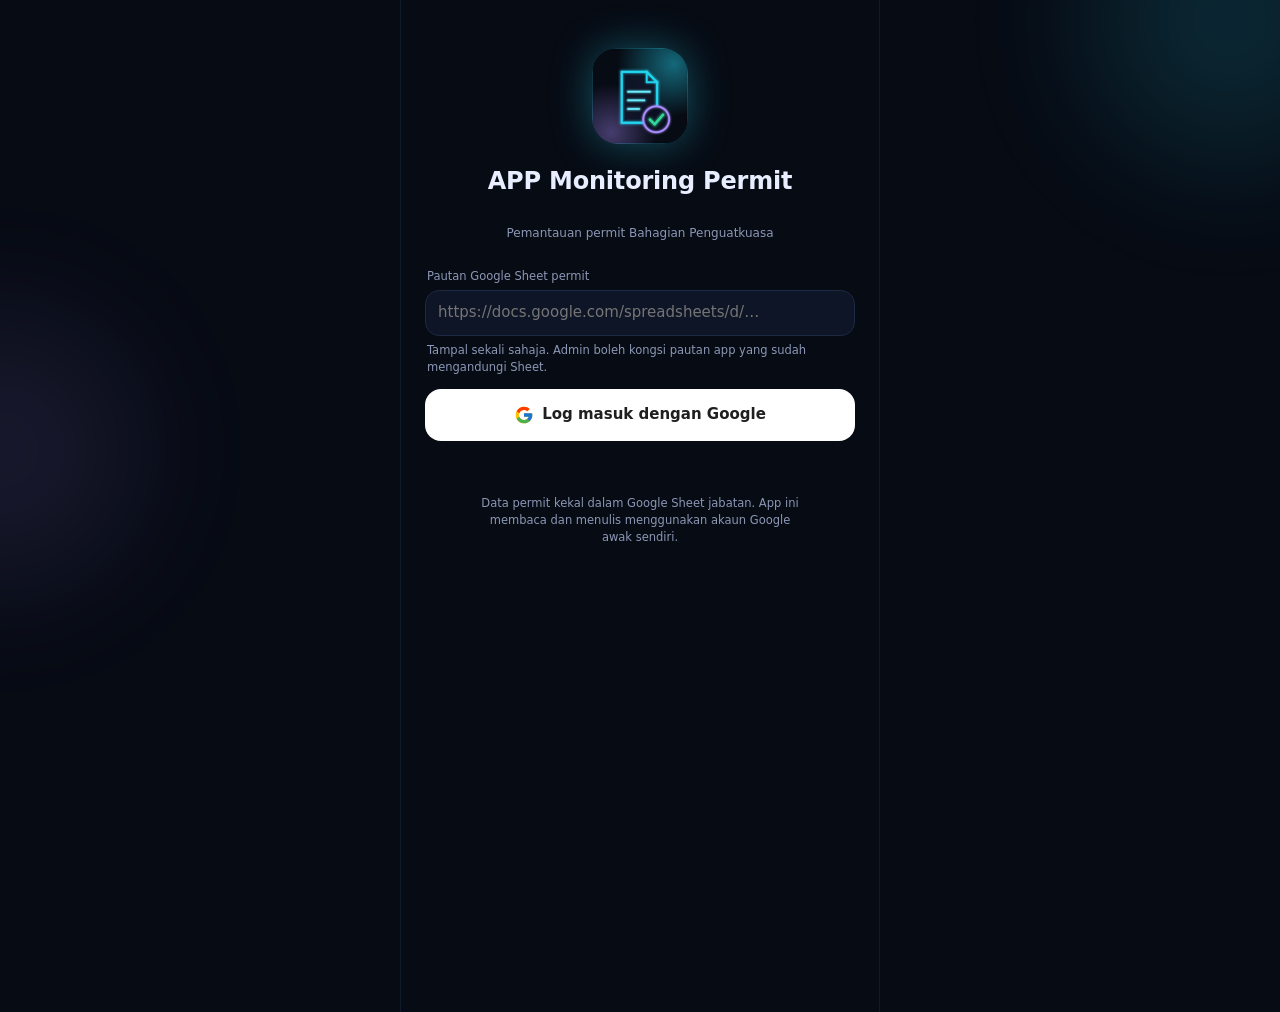
==== index.html @ b20850ed "APP Monitoring Permit: app telefon (PWA) gaya Neon gelap Skrin Utama, Cari, Butiran, Tambah/Ulang/Ba" ====
<!doctype html>
<html lang="ms">
<head>
<meta charset="utf-8">
<meta name="viewport" content="width=device-width, initial-scale=1, viewport-fit=cover">
<meta http-equiv="Content-Security-Policy" content="default-src 'self'; script-src 'self' https://accounts.google.com/gsi/client; style-src 'self' 'unsafe-inline' https://fonts.googleapis.com https://accounts.google.com/gsi/style; font-src https://fonts.gstatic.com; img-src 'self' data: blob: https://*.googleusercontent.com; connect-src 'self' https://*.googleapis.com https://accounts.google.com/gsi/; frame-src https://accounts.google.com/gsi/; manifest-src 'self'; worker-src 'self'; base-uri 'self'; form-action 'none'; object-src 'none'">
<meta name="referrer" content="strict-origin-when-cross-origin">
<title>APP Monitoring Permit</title>
<meta name="description" content="Pemantauan permit Bahagian Penguatkuasa: hasil kutipan, carian permit, pembaharuan dan surat peringatan.">
<meta name="theme-color" content="#070b14">
<meta name="color-scheme" content="dark">
<meta name="mobile-web-app-capable" content="yes">
<meta name="apple-mobile-web-app-capable" content="yes">
<meta name="apple-mobile-web-app-status-bar-style" content="black-translucent">
<meta name="apple-mobile-web-app-title" content="Monitoring Permit">
<link rel="manifest" href="manifest.webmanifest">
<link rel="icon" type="image/png" sizes="32x32" href="icons/icon-32.png">
<link rel="apple-touch-icon" href="icons/icon-180.png">
<link rel="preconnect" href="https://fonts.googleapis.com">
<link rel="preconnect" href="https://fonts.gstatic.com" crossorigin>
<link rel="stylesheet" href="https://fonts.googleapis.com/css2?family=Inter:wght@400;500;600;700&family=Space+Grotesk:wght@500;700&display=swap">
<link rel="stylesheet" href="css/app.css">
<script src="https://accounts.google.com/gsi/client" async defer></script>
<script type="module" src="js/app.js"></script>
</head>
<body>
<div class="bg-glow" aria-hidden="true"><span class="g1"></span><span class="g2"></span></div>
<main id="app">
  <div class="boot"><img src="icons/icon-192.png" alt="" width="88" height="88"><span>Memuatkan APP Monitoring Permit…</span></div>
</main>
<nav id="nav" class="nav" aria-label="Navigasi utama" hidden></nav>
<div id="toast" class="toast" role="status" aria-live="polite"></div>
<div id="sheet-root"></div>
<noscript><p style="padding:24px;color:#e8eeff">App ini memerlukan JavaScript.</p></noscript>
</body>
</html>
---- css/app.css ----
/* APP Monitoring Permit, gaya "Neon gelap" */
:root {
  --bg: #070b14;
  --card: #0e1526;
  --card2: #141c2e;
  --deep: #0b111e;
  --line: #1d2a44;
  --text: #e8eeff;
  --soft: #c9d1e6;
  --muted: #8b97b5;
  --cyan: #22d3ee;
  --violet: #a78bfa;
  --green: #34d399;
  --amber: #fbbf24;
  --rose: #fb7185;
  --grey: #a3adc4;
  --font: 'Inter', system-ui, -apple-system, 'Segoe UI', Roboto, sans-serif;
  --font-h: 'Space Grotesk', 'Inter', system-ui, sans-serif;
  color-scheme: dark;
}

* { box-sizing: border-box; }
html, body { margin: 0; background: var(--bg); color: var(--text); }
body {
  font-family: var(--font);
  font-size: 14px;
  line-height: 1.45;
  min-height: 100dvh;
  -webkit-font-smoothing: antialiased;
  -webkit-tap-highlight-color: transparent;
  overscroll-behavior-y: none;
}
a { color: var(--cyan); text-decoration: none; }
button { font: inherit; color: inherit; }
[hidden] { display: none !important; }
:focus-visible { outline: 2px solid var(--cyan); outline-offset: 2px; }
.sr { position: absolute; width: 1px; height: 1px; overflow: hidden; clip: rect(0 0 0 0); white-space: nowrap; }
.ic { width: 22px; height: 22px; flex: none; }

.bg-glow { position: fixed; inset: 0; pointer-events: none; overflow: hidden; z-index: 0; }
.bg-glow span { position: absolute; border-radius: 50%; filter: blur(70px); }
.bg-glow .g1 { top: -120px; right: -90px; width: 280px; height: 280px; background: var(--cyan); opacity: .15; }
.bg-glow .g2 { top: 320px; left: -130px; width: 260px; height: 260px; background: var(--violet); opacity: .12; }

#app {
  position: relative;
  z-index: 1;
  max-width: 480px;
  margin: 0 auto;
  min-height: 100dvh;
  padding-bottom: calc(112px + env(safe-area-inset-bottom));
}
.page { padding: calc(18px + env(safe-area-inset-top)) 16px 0; display: flex; flex-direction: column; gap: 12px; }
.pt { padding: 6px 4px 0; }

/* Teks */
.h1 { font-family: var(--font-h); font-size: 22px; font-weight: 700; margin: 0; letter-spacing: -.2px; }
.h2 { font-family: var(--font-h); font-size: 16px; font-weight: 700; margin: 0; }
.sub { font-size: 12px; color: var(--muted); }
.sub2 { font-size: 12.5px; color: var(--soft); }
.small { font-size: 12px; }
.muted { color: var(--muted); }
.cyan { color: var(--cyan); }
.violet { color: var(--violet); }
.amber { color: var(--amber); }
.b { font-weight: 700; }
.mono { font-family: var(--font-h); font-weight: 700; }
.center { text-align: center; }
.grow { flex: 1; min-width: 0; }
.count { font-size: 12px; color: var(--muted); margin: 6px 4px 0; }

/* Kad */
.card { background: var(--card); border: 1px solid var(--line); border-radius: 22px; padding: 14px 16px; display: flex; flex-direction: column; gap: 10px; }
.card.neon { border-color: rgba(34, 211, 238, .35); box-shadow: 0 0 30px rgba(34, 211, 238, .1); }
.card-h { display: flex; justify-content: space-between; align-items: center; gap: 10px; }
.sep { height: 1px; background: var(--line); }

/* Bar atas */
.top { display: flex; justify-content: space-between; align-items: center; gap: 12px; padding: 4px 4px 0; }
.who { display: flex; align-items: center; gap: 12px; color: var(--text); min-width: 0; }
.who > span:last-child { display: flex; flex-direction: column; min-width: 0; }
.hello { font-size: 17px; font-weight: 600; white-space: nowrap; overflow: hidden; text-overflow: ellipsis; }
.avatar {
  width: 44px; height: 44px; flex: none; border-radius: 50%; border: 1.5px solid var(--cyan);
  display: flex; align-items: center; justify-content: center; font-family: var(--font-h); font-weight: 700;
  color: var(--cyan); box-shadow: 0 0 14px rgba(34, 211, 238, .45);
}
.avatar.lg { width: 56px; height: 56px; font-size: 20px; }
.icon-btn {
  position: relative; width: 44px; height: 44px; flex: none; border-radius: 14px; border: 1px solid var(--line);
  background: var(--card); color: var(--text); display: flex; align-items: center; justify-content: center; cursor: pointer;
}
.icon-btn .ic { width: 20px; height: 20px; }
.icon-btn .dot { position: absolute; top: 9px; right: 10px; width: 8px; height: 8px; border-radius: 50%; background: var(--amber); box-shadow: 0 0 8px var(--amber); }
.hbar { display: flex; align-items: center; gap: 10px; padding-top: 4px; }
.hbar-t { flex: 1; min-width: 0; }
.hbar-title { font-family: var(--font-h); font-size: 17px; font-weight: 700; }

/* Hero Utama */
.hero {
  padding: 18px; border-radius: 26px; background: var(--card); border: 1px solid rgba(34, 211, 238, .35);
  box-shadow: 0 0 32px rgba(34, 211, 238, .12); display: flex; justify-content: space-between; align-items: center; gap: 10px; color: var(--text);
}
.hero-l { display: flex; flex-direction: column; gap: 6px; min-width: 0; }
.hero-amt { font-family: var(--font-h); font-size: 27px; font-weight: 700; letter-spacing: -.5px; white-space: nowrap; }
.hero-amt.big { font-size: 30px; }
.chip-c {
  align-self: flex-start; font-size: 11px; font-weight: 600; color: var(--cyan); background: rgba(34, 211, 238, .1);
  border: 1px solid rgba(34, 211, 238, .35); padding: 3px 9px; border-radius: 999px;
}
.hero svg { flex: none; }

.tiles3 { display: grid; grid-template-columns: repeat(3, minmax(0, 1fr)); gap: 10px; }
.tile { padding: 11px 12px; border-radius: 18px; background: var(--card); border: 1px solid var(--line); color: var(--text); }
.tile.warn { border-color: rgba(251, 191, 36, .4); }
.tile-l { display: flex; align-items: center; gap: 6px; font-size: 11px; color: var(--muted); }
.tile-n { font-family: var(--font-h); font-size: 24px; font-weight: 700; margin-top: 2px; }
.led { width: 8px; height: 8px; border-radius: 50%; flex: none; display: inline-block; }
.led.ok { background: var(--green); box-shadow: 0 0 8px var(--green); }
.led.warn { background: var(--amber); box-shadow: 0 0 8px var(--amber); }
.led.bad { background: var(--rose); box-shadow: 0 0 8px var(--rose); }

.quick { display: grid; grid-template-columns: repeat(4, minmax(0, 1fr)); gap: 8px; margin: 4px 0; }
.quick a { position: relative; display: flex; flex-direction: column; align-items: center; gap: 7px; color: var(--text); font-size: 12px; }
.q-ic {
  width: 56px; height: 56px; border-radius: 20px; background: var(--card); border: 1px solid rgba(34, 211, 238, .45);
  color: var(--cyan); display: flex; align-items: center; justify-content: center; box-shadow: 0 0 16px rgba(34, 211, 238, .18);
}
.q-ic.v { border-color: rgba(167, 139, 250, .5); color: var(--violet); box-shadow: 0 0 16px rgba(167, 139, 250, .18); }
.q-ic .ic { width: 24px; height: 24px; }
.q-badge {
  position: absolute; top: -4px; right: calc(50% - 34px); min-width: 18px; height: 18px; padding: 0 5px; border-radius: 999px;
  background: var(--amber); color: #1a1300; font-size: 11px; font-weight: 700; display: flex; align-items: center; justify-content: center;
}

.att { display: flex; flex-direction: column; gap: 10px; }
.att-row { display: flex; justify-content: space-between; align-items: center; gap: 10px; color: var(--text); }
.att-main { min-width: 0; }
.att-name { font-size: 14px; font-weight: 600; overflow: hidden; text-overflow: ellipsis; white-space: nowrap; }

.info-banner, .install-b {
  padding: 11px 14px; border-radius: 18px; background: rgba(167, 139, 250, .1); border: 1px solid rgba(167, 139, 250, .4);
  display: flex; align-items: center; gap: 10px; color: var(--text); font-size: 12.5px; line-height: 1.4;
}
.info-banner .ic, .install-b > .ic { color: var(--violet); width: 20px; height: 20px; }
.install-b { background: rgba(34, 211, 238, .08); border-color: rgba(34, 211, 238, .4); }
.install-b > .ic { color: var(--cyan); }
.icon-x { width: 32px; height: 32px; border: 0; background: transparent; color: var(--muted); display: flex; align-items: center; justify-content: center; cursor: pointer; }
.icon-x .ic { width: 16px; height: 16px; }
.offline { font-size: 12px; color: #fde68a; background: rgba(251, 191, 36, .08); border: 1px solid rgba(251, 191, 36, .35); padding: 8px 12px; border-radius: 14px; }

/* Lencana dan pil */
.badge, .pill {
  font-size: 11px; font-weight: 700; padding: 3px 9px; border-radius: 999px; white-space: nowrap; border: 1px solid var(--line); color: var(--soft); flex: none;
}
.badge.ok, .pill.ok { color: var(--green); border-color: rgba(52, 211, 153, .5); }
.badge.warn, .pill.warn { color: var(--amber); border-color: rgba(251, 191, 36, .55); }
.badge.bad, .pill.bad { color: var(--rose); border-color: rgba(251, 113, 133, .55); }
.badge.mute { color: var(--grey); border-color: #334155; }
.pill.cyan { color: var(--cyan); border-color: rgba(34, 211, 238, .5); }
.pill { font-family: var(--font-h); font-size: 12.5px; padding: 4px 10px; }
.tag { font-size: 11px; color: var(--soft); background: var(--line); padding: 3px 9px; border-radius: 999px; }
.tags { display: flex; gap: 6px; margin-top: 6px; flex-wrap: wrap; }

/* Carian */
.search {
  display: flex; align-items: center; gap: 10px; height: 52px; padding: 0 8px 0 14px; border-radius: 18px; background: var(--card);
  border: 1px solid var(--cyan); box-shadow: 0 0 0 3px rgba(34, 211, 238, .15), 0 0 22px rgba(34, 211, 238, .18);
}
.search > .ic { color: var(--cyan); width: 20px; height: 20px; }
.search input { flex: 1; min-width: 0; border: 0; outline: 0; background: transparent; color: var(--text); font: inherit; font-size: 16px; }
.search input::-webkit-search-cancel-button { display: none; }
.clear { width: 32px; height: 32px; border: 0; border-radius: 50%; background: var(--line); color: var(--soft); display: flex; align-items: center; justify-content: center; cursor: pointer; }
.clear .ic { width: 14px; height: 14px; }

.chips { display: flex; gap: 8px; flex-wrap: wrap; }
.chip {
  height: 36px; padding: 0 13px; border-radius: 999px; border: 1px solid var(--line); background: var(--card); color: var(--soft);
  font-size: 13px; cursor: pointer; display: inline-flex; align-items: center; gap: 6px;
}
.chip.on { background: var(--cyan); border-color: var(--cyan); color: #04131a; font-weight: 600; }
.chip.on .led { box-shadow: none; }

.list { display: flex; flex-direction: column; gap: 10px; }
.rcard {
  padding: 14px 16px; border-radius: 20px; background: var(--card); border: 1px solid var(--line); color: var(--text);
  display: flex; flex-direction: column; gap: 6px;
}
.rcard.dim { background: var(--deep); border-color: #172238; color: var(--soft); }
.rcard.violet-b { border-color: rgba(167, 139, 250, .5); }
.rcard-top { display: flex; justify-content: space-between; align-items: flex-start; gap: 10px; }
.rcard-name { font-size: 14.5px; font-weight: 600; min-width: 0; overflow-wrap: anywhere; }
.rcard-foot { display: flex; justify-content: space-between; gap: 10px; font-size: 12px; color: var(--soft); flex-wrap: wrap; }

.empty { text-align: center; padding: 32px 16px; display: flex; flex-direction: column; gap: 8px; align-items: center; }
.empty-t { font-family: var(--font-h); font-weight: 700; font-size: 15px; }

/* Butiran */
.phero {
  padding: 18px; border-radius: 26px; background: var(--card); border: 1px solid var(--line); display: flex; flex-direction: column; gap: 12px;
}
.phero.ok { border-color: rgba(52, 211, 153, .45); box-shadow: 0 0 30px rgba(52, 211, 153, .08); }
.phero.warn { border-color: rgba(251, 191, 36, .45); box-shadow: 0 0 30px rgba(251, 191, 36, .1); }
.phero.bad { border-color: rgba(251, 113, 133, .45); box-shadow: 0 0 30px rgba(251, 113, 133, .1); }
.phero-top { display: flex; justify-content: space-between; align-items: flex-start; gap: 10px; }
.phero-name { font-family: var(--font-h); font-size: 21px; font-weight: 700; overflow-wrap: anywhere; }
.phero-big { display: flex; align-items: baseline; gap: 8px; flex-wrap: wrap; font-size: 14px; color: var(--soft); }
.phero-big .num { font-family: var(--font-h); font-size: 44px; font-weight: 700; line-height: 1; }
.pbar { height: 8px; border-radius: 999px; background: var(--line); overflow: hidden; }
.pbar > div { height: 8px; border-radius: 999px; }
.pbar-l { display: flex; justify-content: space-between; font-size: 11px; color: var(--muted); margin-top: 5px; }

.acts { display: grid; grid-template-columns: repeat(var(--n, 4), minmax(0, 1fr)); gap: 8px; }
.act {
  display: flex; flex-direction: column; align-items: center; gap: 6px; padding: 12px 0; border-radius: 18px; background: var(--card);
  border: 1px solid var(--line); color: var(--muted); font-size: 12px; font-weight: 600; cursor: pointer; text-align: center;
}
.act.primary { background: var(--cyan); border-color: var(--cyan); color: #04131a; box-shadow: 0 0 18px rgba(34, 211, 238, .45); }
.act.violet { border-color: rgba(167, 139, 250, .5); color: var(--violet); }
.act.green { border-color: rgba(52, 211, 153, .5); color: var(--green); }

.dl-card { gap: 0; padding: 4px 16px; }
.drow { display: flex; justify-content: space-between; align-items: center; gap: 12px; padding: 11px 0; border-bottom: 1px solid var(--line); }
.drow:last-child { border-bottom: 0; }
.dl { font-size: 12.5px; color: var(--muted); flex: none; }
.dv { font-size: 13px; text-align: right; overflow-wrap: anywhere; display: flex; align-items: center; justify-content: flex-end; gap: 8px; flex-wrap: wrap; }
.more-card .drow { padding: 8px 0; }
.mini {
  height: 30px; padding: 0 10px; border-radius: 10px; border: 1px solid rgba(34, 211, 238, .5); background: transparent; color: var(--cyan);
  font-size: 12px; font-weight: 600; cursor: pointer;
}

.files { display: grid; grid-template-columns: repeat(2, minmax(0, 1fr)); gap: 8px; }
.fbtn {
  display: flex; align-items: center; gap: 8px; min-height: 48px; padding: 10px 12px; border-radius: 16px; background: var(--card);
  border: 1px solid var(--line); color: var(--text); font-size: 12.5px; cursor: pointer; text-align: left;
}
.fbtn span { flex: 1; min-width: 0; }
.fbtn .ic { width: 18px; height: 18px; color: var(--cyan); }
.fbtn.dashed { border: 1.5px dashed rgba(34, 211, 238, .5); background: rgba(34, 211, 238, .05); }
.fbtn.done { border-color: rgba(52, 211, 153, .5); }
.fbtn.done .ic { color: var(--green); }

.note { padding: 14px 16px; border-radius: 22px; display: flex; flex-direction: column; gap: 10px; }
.note.warn { background: rgba(251, 191, 36, .07); border: 1px solid rgba(251, 191, 36, .4); }
.note.ok { background: rgba(52, 211, 153, .07); border: 1px solid rgba(52, 211, 153, .4); }
.note-t { display: flex; align-items: center; gap: 8px; font-size: 13.5px; font-weight: 600; }
.note.warn .note-t { color: #fde68a; }
.note.warn .note-t .ic { color: var(--amber); width: 18px; height: 18px; }
.note.ok .note-t .ic { color: var(--green); width: 18px; height: 18px; }

.hist { display: flex; flex-direction: column; gap: 8px; }
.hist-i { display: flex; align-items: center; gap: 10px; font-size: 12.5px; color: var(--soft); }
.hist-i.cur { color: var(--text); font-weight: 600; }

/* Butang */
.btn {
  display: inline-flex; align-items: center; justify-content: center; gap: 8px; height: 46px; padding: 0 16px; border-radius: 16px;
  border: 1px solid transparent; font-size: 14px; font-weight: 700; cursor: pointer; text-decoration: none; white-space: nowrap;
}
.btn .ic { width: 18px; height: 18px; }
.btn:disabled { opacity: .55; cursor: default; }
.btn.primary { background: var(--cyan); color: #04131a; box-shadow: 0 0 22px rgba(34, 211, 238, .45); }
.btn.violet { background: var(--violet); color: #160b33; box-shadow: 0 0 20px rgba(167, 139, 250, .45); }
.btn.amber { background: var(--amber); color: #1a1300; }
.btn.amber-o { border-color: rgba(251, 191, 36, .55); color: var(--amber); background: transparent; }
.btn.ghost { background: var(--card); border-color: var(--line); color: var(--text); }
.btn.ghost.danger { color: var(--rose); border-color: rgba(251, 113, 133, .45); }
.btn.google { background: #fff; color: #1f1f1f; }
.btn.google .ic { width: 20px; height: 20px; }
.btn.big { height: 52px; width: 100%; font-size: 15px; }
.btn.wide { width: 100%; }
.btn.sm { height: 38px; padding: 0 12px; font-size: 13px; border-radius: 12px; }
.btn.amber.sm { align-self: flex-start; }
.link { border: 0; background: none; color: var(--cyan); font-size: 12px; font-weight: 600; padding: 0; cursor: pointer; }
.row2 { display: grid; grid-template-columns: repeat(2, minmax(0, 1fr)); gap: 10px; }
.row-btns { display: flex; gap: 8px; flex-wrap: wrap; }
.spin {
  width: 16px; height: 16px; border-radius: 50%; border: 2px solid currentColor; border-right-color: transparent;
  display: inline-block; animation: spin .8s linear infinite;
}
@keyframes spin { to { transform: rotate(360deg); } }

/* Borang */
.form-page { gap: 10px; }
.vbanner {
  padding: 10px 14px; border-radius: 16px; background: rgba(167, 139, 250, .1); border: 1px solid rgba(167, 139, 250, .4);
  display: flex; justify-content: space-between; align-items: center; gap: 10px; font-size: 12.5px; color: #ddd6fe;
}
.vbanner b { color: var(--text); }
.vbanner a { color: var(--violet); font-weight: 600; }
.seg { padding: 4px; border-radius: 16px; background: var(--card); border: 1px solid var(--line); display: grid; grid-template-columns: repeat(2, minmax(0, 1fr)); gap: 4px; }
.seg button { height: 44px; border: 0; border-radius: 12px; background: transparent; color: var(--muted); font-size: 13.5px; font-weight: 600; cursor: pointer; }
.seg button[aria-checked="true"] { background: var(--cyan); color: #04131a; font-weight: 700; box-shadow: 0 0 16px rgba(34, 211, 238, .4); }
.grid2 { display: grid; grid-template-columns: repeat(2, minmax(0, 1fr)); gap: 10px; }
.fld { display: flex; flex-direction: column; min-width: 0; }
.lbl { display: block; font-size: 11.5px; color: var(--muted); margin: 0 0 5px 2px; }
.hint { font-size: 11.5px; color: var(--muted); margin: 6px 2px 0; }
.inp {
  width: 100%; min-height: 46px; padding: 0 12px; border-radius: 14px; border: 1px solid var(--line); background: var(--card);
  color: var(--text); font: inherit; font-size: 15px; outline: 0; appearance: none; -webkit-appearance: none;
}
textarea.inp { padding: 11px 12px; resize: vertical; line-height: 1.4; }
select.inp {
  background-image: url("data:image/svg+xml,%3Csvg xmlns='http://www.w3.org/2000/svg' width='14' height='14' viewBox='0 0 24 24' fill='none' stroke='%238b97b5' stroke-width='2.4' stroke-linecap='round'%3E%3Cpath d='M6 9l6 6 6-6'/%3E%3C/svg%3E");
  background-repeat: no-repeat; background-position: right 12px center; padding-right: 32px;
}
.inp:focus { border-color: var(--cyan); box-shadow: 0 0 0 3px rgba(34, 211, 238, .12); }
.inp.violet { border-color: rgba(167, 139, 250, .6); }
.inp.err { border-color: var(--rose); box-shadow: 0 0 0 3px rgba(251, 113, 133, .15); }
.inp[type="date"] { color-scheme: dark; }
.inrow { display: flex; gap: 8px; }
.inrow .inp { flex: 1; min-width: 0; }
.inrow .btn { height: 46px; }
.form-card { gap: 12px; }

.stepper { padding: 10px 12px; border-radius: 16px; background: var(--card); border: 1px solid var(--line); }
.stepper.on { border-color: rgba(34, 211, 238, .4); }
.stepper-l { font-size: 11.5px; color: var(--muted); }
.stepper-c { display: flex; justify-content: space-between; align-items: center; margin-top: 6px; }
.st-btn { width: 38px; height: 38px; border-radius: 10px; border: 1px solid var(--line); background: var(--card2); color: var(--text); font-size: 18px; cursor: pointer; }
.st-v { font-family: var(--font-h); font-size: 22px; font-weight: 700; color: var(--muted); }
.stepper.on .st-v { color: var(--cyan); }

details.more { border-radius: 16px; }
details.more summary, details.more-card summary { cursor: pointer; font-size: 12.5px; color: var(--muted); padding: 6px 4px; list-style: none; }
details.more summary::before, details.more-card summary::before { content: '+ '; color: var(--cyan); }
details[open].more summary::before, details[open].more-card summary::before { content: '− '; }
details.more .fld { margin-top: 6px; }

.savebar {
  position: sticky; bottom: calc(10px + env(safe-area-inset-bottom)); margin-top: 6px; padding: 14px; border-radius: 22px;
  background: rgba(14, 21, 38, .96); border: 1px solid rgba(34, 211, 238, .35); display: flex; flex-direction: column; gap: 12px;
  backdrop-filter: blur(10px); -webkit-backdrop-filter: blur(10px); z-index: 5;
}
.save-sum { display: flex; justify-content: space-between; align-items: flex-end; gap: 10px; }
.save-r { text-align: right; display: flex; flex-direction: column; align-items: flex-end; gap: 2px; }
.save-amt { font-family: var(--font-h); font-size: 24px; font-weight: 700; white-space: nowrap; }

/* Hasil */
.year select {
  height: 40px; padding: 0 30px 0 14px; border-radius: 14px; border: 1px solid rgba(34, 211, 238, .45); background-color: var(--card);
  color: var(--cyan); font: inherit; font-size: 14px; font-weight: 600; appearance: none; -webkit-appearance: none; cursor: pointer;
  background-image: url("data:image/svg+xml,%3Csvg xmlns='http://www.w3.org/2000/svg' width='14' height='14' viewBox='0 0 24 24' fill='none' stroke='%2322d3ee' stroke-width='2.4' stroke-linecap='round'%3E%3Cpath d='M6 9l6 6 6-6'/%3E%3C/svg%3E");
  background-repeat: no-repeat; background-position: right 10px center;
}
.bars { margin-top: 6px; height: 150px; display: grid; grid-template-columns: repeat(12, minmax(0, 1fr)); gap: 6px; align-items: end; }
.bcol { height: 100%; border: 0; background: none; padding: 0; display: flex; flex-direction: column; justify-content: flex-end; align-items: center; gap: 4px; cursor: pointer; }
.bar { width: 100%; border-radius: 6px; background: rgba(34, 211, 238, .55); display: block; }
.bar.top { background: var(--cyan); box-shadow: 0 0 14px rgba(34, 211, 238, .55); }
.bar.zero { background: var(--line); }
.bar.now { box-shadow: 0 0 0 1px rgba(167, 139, 250, .7); }
.bcol.sel .bar { background: var(--violet); box-shadow: 0 0 14px rgba(167, 139, 250, .6); }
.bval { font-size: 11px; color: var(--cyan); font-weight: 600; }
.bars-l { display: grid; grid-template-columns: repeat(12, minmax(0, 1fr)); gap: 6px; text-align: center; font-size: 11px; color: var(--muted); }
.ulist { display: flex; flex-direction: column; gap: 12px; }
.urow { display: flex; justify-content: space-between; align-items: baseline; gap: 10px; font-size: 12.5px; }
.urow span { min-width: 0; }
.urow b { white-space: nowrap; flex: none; }
.ubar { margin-top: 6px; height: 6px; border-radius: 999px; background: var(--line); overflow: hidden; }
.ubar > div { height: 6px; border-radius: 999px; background: var(--cyan); box-shadow: 0 0 10px rgba(34, 211, 238, .5); }
.stack { display: flex; height: 10px; border-radius: 999px; overflow: hidden; gap: 3px; }
.legend { display: grid; grid-template-columns: repeat(3, minmax(0, 1fr)); gap: 10px 8px; font-size: 12px; }
.lg-l { display: flex; align-items: center; gap: 6px; color: var(--muted); }
.lg-v { font-size: 14px; margin-top: 2px; }
.sw { width: 8px; height: 8px; border-radius: 50%; flex: none; }
.tiles2 { display: grid; grid-template-columns: repeat(2, minmax(0, 1fr)); gap: 10px; }
.tile2 { padding: 12px 14px; border-radius: 18px; color: var(--text); border: 1px solid var(--line); background: var(--card); }
.tile2.cyan { background: rgba(34, 211, 238, .07); border-color: rgba(34, 211, 238, .4); }
.tile2.cyan .tile-n { color: var(--cyan); }
.tile2.violet { background: rgba(167, 139, 250, .08); border-color: rgba(167, 139, 250, .45); }
.tile2.violet .tile-n { color: var(--violet); font-size: 22px; }

/* Surat */
.tabs { padding: 4px; border-radius: 16px; background: var(--card); border: 1px solid var(--line); display: grid; grid-template-columns: repeat(3, minmax(0, 1fr)); gap: 4px; }
.tabs a { height: 40px; border-radius: 12px; color: var(--soft); font-size: 12.5px; display: flex; align-items: center; justify-content: center; text-align: center; padding: 0 4px; }
.tabs a.on { background: var(--violet); color: #160b33; font-weight: 700; }
.paper {
  padding: 14px 16px 12px; border-radius: 14px; background: #fff; color: #1b1b1b; font-family: Arial, sans-serif; font-size: 10.5px;
  line-height: 1.5; box-shadow: 0 0 30px rgba(167, 139, 250, .25); display: flex; flex-direction: column; gap: 6px;
}
.paper-h { display: flex; justify-content: space-between; align-items: center; border-bottom: 1px solid #1b1b1b; padding-bottom: 5px; gap: 8px; }
.paper-org { font-family: Georgia, serif; font-size: 12px; font-weight: 700; letter-spacing: .3px; }
.paper-addr { font-size: 9px; color: #666; }
.paper-row { display: flex; justify-content: space-between; gap: 8px; flex-wrap: wrap; }
.paper-salam { font-family: Georgia, serif; font-style: italic; font-size: 11px; }
.paper .just { text-align: justify; }
.paper .fade { color: #8a8a8a; }
.paper-sign { margin-top: 6px; }
.paper mark { background: #fde68a; color: #1b1b1b; padding: 0 4px; border-radius: 3px; }

/* Profil */
.prof { flex-direction: row; align-items: center; gap: 14px; }
.prof .pill { display: inline-block; margin-top: 6px; }

/* Log masuk */
.login { min-height: 100dvh; padding: calc(48px + env(safe-area-inset-top)) 24px 32px; display: flex; flex-direction: column; align-items: center; gap: 14px; text-align: center; }
.login .fld { width: 100%; text-align: left; }
.login-logo { border-radius: 26px; box-shadow: 0 0 40px rgba(34, 211, 238, .35); margin-bottom: 6px; }
.login .h1 { font-size: 24px; }
.err { color: var(--rose); font-size: 13px; min-height: 18px; margin: 0; }
.fine { font-size: 11.5px; color: var(--muted); max-width: 320px; margin: 8px 0 0; }
.boot { min-height: 100dvh; display: flex; flex-direction: column; align-items: center; justify-content: center; gap: 16px; color: var(--muted); font-size: 13px; }
.boot img { border-radius: 24px; box-shadow: 0 0 40px rgba(34, 211, 238, .35); }

/* Navigasi bawah */
.nav {
  position: fixed; left: 50%; transform: translateX(-50%); bottom: calc(14px + env(safe-area-inset-bottom)); z-index: 20;
  width: calc(100% - 28px); max-width: 452px; height: 68px; border-radius: 24px; background: rgba(14, 21, 38, .94);
  border: 1px solid var(--line); display: flex; justify-content: space-around; align-items: center;
  backdrop-filter: blur(12px); -webkit-backdrop-filter: blur(12px);
}
.nav-i { display: flex; flex-direction: column; align-items: center; gap: 3px; font-size: 11px; color: var(--muted); min-width: 56px; padding: 6px 0; }
.nav-i.on { color: var(--cyan); }
.nav-fab {
  width: 58px; height: 58px; margin-top: -32px; border-radius: 50%; background: var(--cyan); color: #04131a;
  display: flex; align-items: center; justify-content: center; box-shadow: 0 0 24px rgba(34, 211, 238, .6);
}
.nav-fab .ic { width: 26px; height: 26px; }

/* Toast dan helaian bawah */
.toast {
  position: fixed; left: 50%; bottom: calc(96px + env(safe-area-inset-bottom)); transform: translate(-50%, 20px); z-index: 60;
  max-width: calc(100% - 32px); width: max-content; padding: 11px 16px; border-radius: 14px; background: #1b2540; color: var(--text);
  border: 1px solid #2a3a5c; font-size: 13px; box-shadow: 0 10px 30px rgba(0, 0, 0, .4); opacity: 0; pointer-events: none;
  transition: opacity .2s, transform .2s;
}
.toast.show { opacity: 1; transform: translate(-50%, 0); }
.toast.ok { border-color: rgba(52, 211, 153, .55); }
.toast.err { border-color: rgba(251, 113, 133, .6); color: #fecdd3; }
#sheet-root { position: fixed; inset: 0; z-index: 50; display: none; }
#sheet-root.open { display: block; }
.sheet-backdrop { position: absolute; inset: 0; background: rgba(2, 6, 14, .7); }
.sheet {
  position: absolute; left: 50%; bottom: 0; transform: translateX(-50%); width: 100%; max-width: 480px; max-height: 88dvh; overflow: auto;
  background: var(--card); border: 1px solid var(--line); border-bottom: 0; border-radius: 26px 26px 0 0;
  padding: 10px 18px calc(22px + env(safe-area-inset-bottom)); display: flex; flex-direction: column; gap: 12px;
  animation: up .22s ease-out;
}
.sheet-grip { width: 40px; height: 4px; border-radius: 999px; background: #2a3a5c; align-self: center; margin-bottom: 4px; }
@keyframes up { from { transform: translate(-50%, 30px); opacity: 0; } to { transform: translate(-50%, 0); opacity: 1; } }

@media (min-width: 520px) {
  #app { border-left: 1px solid rgba(29, 42, 68, .5); border-right: 1px solid rgba(29, 42, 68, .5); }
}
@media (prefers-reduced-motion: reduce) {
  *, *::before, *::after { animation: none !important; transition: none !important; }
}
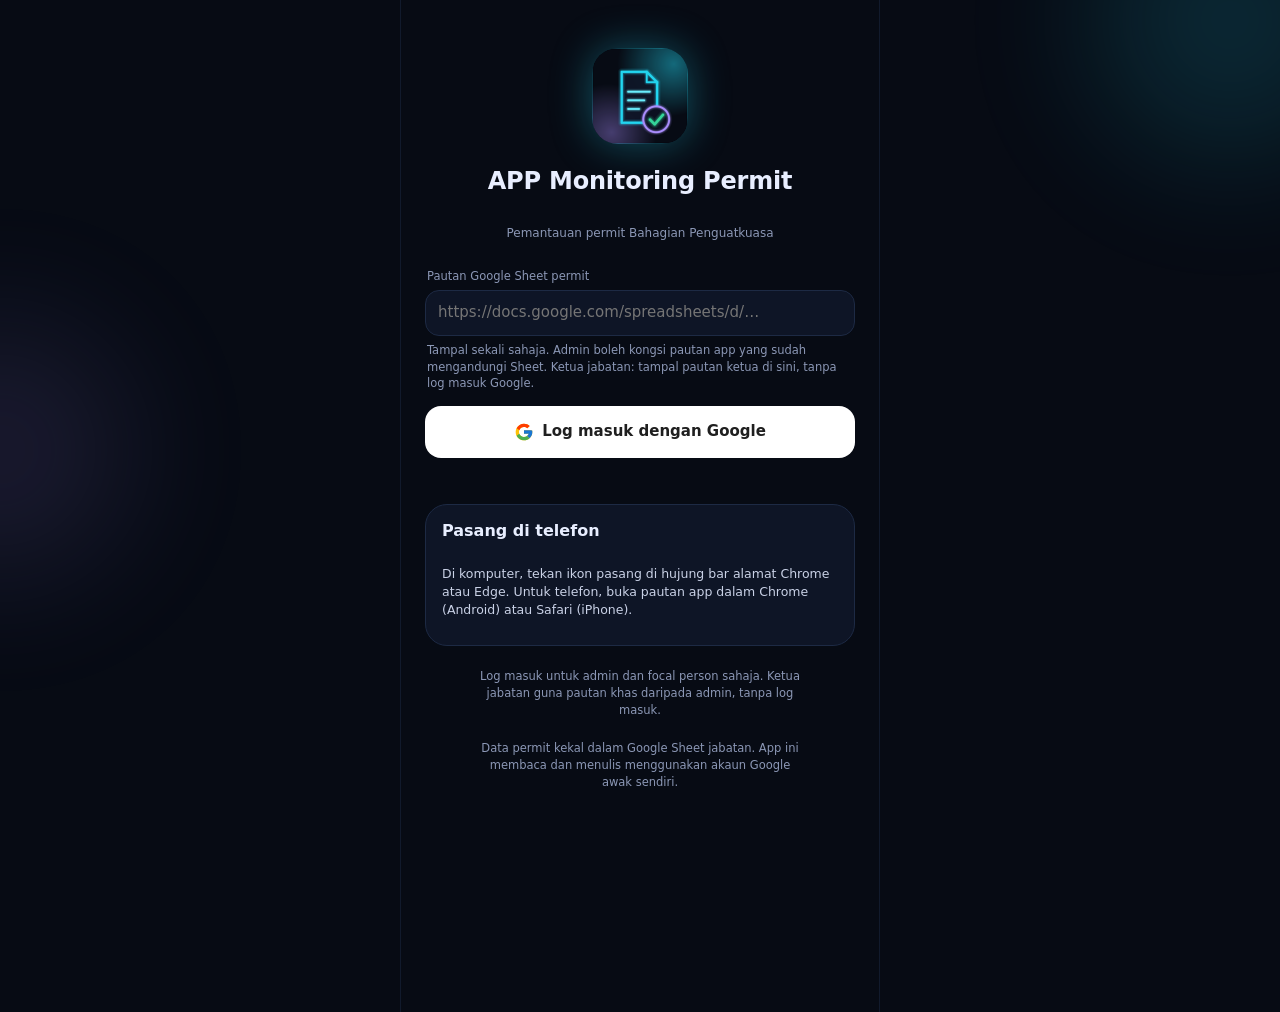
==== commit b5941626: "Pautan ketua: lihat sahaja tanpa log masuk (1.4.0) Ketua membuka pautan khas dan melihat data terpil" ====
--- a/index.html
+++ b/index.html
@@ -3,7 +3,7 @@
 <head>
 <meta charset="utf-8">
 <meta name="viewport" content="width=device-width, initial-scale=1, viewport-fit=cover">
-<meta http-equiv="Content-Security-Policy" content="default-src 'self'; script-src 'self' https://accounts.google.com/gsi/client; style-src 'self' 'unsafe-inline' https://fonts.googleapis.com https://accounts.google.com/gsi/style; font-src https://fonts.gstatic.com; img-src 'self' data: blob: https://*.googleusercontent.com; connect-src 'self' https://*.googleapis.com https://accounts.google.com/gsi/; frame-src https://accounts.google.com/gsi/; manifest-src 'self'; worker-src 'self'; base-uri 'self'; form-action 'none'; object-src 'none'">
+<meta http-equiv="Content-Security-Policy" content="default-src 'self'; script-src 'self' https://accounts.google.com/gsi/client; style-src 'self' 'unsafe-inline' https://fonts.googleapis.com https://accounts.google.com/gsi/style; font-src https://fonts.gstatic.com; img-src 'self' data: blob: https://*.googleusercontent.com; connect-src 'self' https://*.googleapis.com https://accounts.google.com/gsi/ https://script.google.com https://script.googleusercontent.com; frame-src https://accounts.google.com/gsi/; manifest-src 'self'; worker-src 'self'; base-uri 'self'; form-action 'none'; object-src 'none'">
 <meta name="referrer" content="strict-origin-when-cross-origin">
 <title>APP Monitoring Permit</title>
 <meta name="description" content="Pemantauan permit Bahagian Penguatkuasa: hasil kutipan, carian permit, pembaharuan dan surat peringatan.">
--- a/css/app.css
+++ b/css/app.css
@@ -240,6 +240,9 @@
 .fbtn.dashed { border: 1.5px dashed rgba(34, 211, 238, .5); background: rgba(34, 211, 238, .05); }
 .fbtn.done { border-color: rgba(52, 211, 153, .5); }
 .fbtn.done .ic { color: var(--green); }
+.fbtn.wait { border-color: rgba(34, 211, 238, .35); color: var(--soft); cursor: default; }
+.fbtn.wait .spin { width: 14px; height: 14px; flex: none; color: var(--cyan); }
+.scanbar .spin { width: 12px; height: 12px; vertical-align: -1px; margin-right: 4px; color: var(--cyan); }
 
 .note { padding: 14px 16px; border-radius: 22px; display: flex; flex-direction: column; gap: 10px; }
 .note.warn { background: rgba(251, 191, 36, .07); border: 1px solid rgba(251, 191, 36, .4); }
@@ -289,7 +292,7 @@
 }
 .vbanner b { color: var(--text); }
 .vbanner a { color: var(--violet); font-weight: 600; }
-.seg { padding: 4px; border-radius: 16px; background: var(--card); border: 1px solid var(--line); display: grid; grid-template-columns: repeat(2, minmax(0, 1fr)); gap: 4px; }
+.seg { padding: 4px; border-radius: 16px; background: var(--card); border: 1px solid var(--line); display: grid; grid-auto-flow: column; grid-auto-columns: minmax(0, 1fr); gap: 4px; }
 .seg button { height: 44px; border: 0; border-radius: 12px; background: transparent; color: var(--muted); font-size: 13.5px; font-weight: 600; cursor: pointer; }
 .seg button[aria-checked="true"] { background: var(--cyan); color: #04131a; font-weight: 700; box-shadow: 0 0 16px rgba(34, 211, 238, .4); }
 .grid2 { display: grid; grid-template-columns: repeat(2, minmax(0, 1fr)); gap: 10px; }
@@ -321,6 +324,32 @@
 .st-btn { width: 38px; height: 38px; border-radius: 10px; border: 1px solid var(--line); background: var(--card2); color: var(--text); font-size: 18px; cursor: pointer; }
 .st-v { font-family: var(--font-h); font-size: 22px; font-weight: 700; color: var(--muted); }
 .stepper.on .st-v { color: var(--cyan); }
+
+/* Imbas permit */
+.choice {
+  display: flex; flex-direction: column; align-items: flex-start; gap: 6px; width: 100%; padding: 18px; border-radius: 22px;
+  background: var(--card); border: 1px solid var(--line); color: var(--text); text-align: left; text-decoration: none; font: inherit; cursor: pointer;
+}
+.choice.main { border-color: rgba(34, 211, 238, .45); background: linear-gradient(160deg, rgba(34, 211, 238, .12), var(--card) 65%); box-shadow: 0 0 30px rgba(34, 211, 238, .12); }
+.choice:disabled { cursor: default; }
+.choice-ic { width: 46px; height: 46px; border-radius: 14px; display: grid; place-items: center; background: rgba(34, 211, 238, .12); color: var(--cyan); margin-bottom: 4px; }
+.choice-ic.v { background: rgba(167, 139, 250, .12); color: var(--violet); }
+.choice-ic .ic { width: 22px; height: 22px; }
+.choice-t { font-family: var(--font-h); font-size: 17px; font-weight: 700; display: flex; align-items: center; gap: 8px; }
+.link.center { align-self: center; padding: 4px 8px 8px; }
+.inp.scanned { border-color: rgba(34, 211, 238, .75); background-color: rgba(34, 211, 238, .06); }
+.seg.scanned { border-color: rgba(34, 211, 238, .75); }
+.scan-tag { margin-left: 6px; padding: 1px 6px; border-radius: 6px; font-size: 10px; font-weight: 700; color: #04131a; background: var(--cyan); vertical-align: 1px; }
+.scan-diff { margin: 6px 2px 0; font-size: 11.5px; color: var(--amber); display: flex; gap: 10px; align-items: center; flex-wrap: wrap; }
+.scan-diff b { color: var(--text); font-weight: 600; }
+.scanbar {
+  display: flex; gap: 12px; align-items: center; padding: 10px 12px 10px 10px; border-radius: 16px; font-size: 12.5px; line-height: 1.45;
+  background: rgba(34, 211, 238, .08); border: 1px solid rgba(34, 211, 238, .4); color: var(--soft);
+}
+.scanbar b { color: var(--text); }
+.scan-thumb { flex: none; width: 56px; height: 72px; padding: 0; border-radius: 10px; overflow: hidden; border: 1px solid var(--line); background: var(--deep); cursor: zoom-in; }
+.scan-thumb img { width: 100%; height: 100%; object-fit: cover; display: block; }
+.scan-full { width: 100%; max-height: 70vh; object-fit: contain; border-radius: 12px; background: var(--deep); }
 
 details.more { border-radius: 16px; }
 details.more summary, details.more-card summary { cursor: pointer; font-size: 12.5px; color: var(--muted); padding: 6px 4px; list-style: none; }
@@ -357,6 +386,21 @@
 .urow { display: flex; justify-content: space-between; align-items: baseline; gap: 10px; font-size: 12.5px; }
 .urow span { min-width: 0; }
 .urow b { white-space: nowrap; flex: none; }
+.ud > summary, .pb > summary { list-style: none; cursor: pointer; }
+.ud > summary::-webkit-details-marker, .pb > summary::-webkit-details-marker { display: none; }
+.ud > summary .urow > span::before, .pb > summary > span:first-child::before { content: '+ '; color: var(--cyan); font-weight: 700; }
+.ud[open] > summary .urow > span::before, .pb[open] > summary > span:first-child::before { content: '− '; }
+.pb { border-bottom: 1px solid var(--line); }
+.pb:last-child { border-bottom: 0; }
+.pb > summary { display: flex; justify-content: space-between; align-items: center; gap: 12px; padding: 12px 0; font-size: 13px; font-weight: 600; }
+.pu { margin: 0 0 10px; padding: 8px 12px; border-radius: 14px; background: var(--deep); border: 1px solid var(--line); }
+.ud > .pu { margin: 8px 0 0; }
+.pu-h { display: flex; justify-content: space-between; align-items: baseline; gap: 10px; font-size: 12.5px; }
+.pu-h span { min-width: 0; }
+.pu-h b { white-space: nowrap; flex: none; color: var(--cyan); }
+.pj { display: flex; justify-content: space-between; gap: 10px; font-size: 12px; color: var(--muted); padding: 5px 0 0; }
+.pj .mono { white-space: nowrap; color: var(--soft); }
+.ud > .pu .pj:first-child { padding-top: 0; }
 .ubar { margin-top: 6px; height: 6px; border-radius: 999px; background: var(--line); overflow: hidden; }
 .ubar > div { height: 6px; border-radius: 999px; background: var(--cyan); box-shadow: 0 0 10px rgba(34, 211, 238, .5); }
 .stack { display: flex; height: 10px; border-radius: 999px; overflow: hidden; gap: 3px; }
@@ -389,6 +433,16 @@
 .paper-sign { margin-top: 6px; }
 .paper mark { background: #fde68a; color: #1b1b1b; padding: 0 4px; border-radius: 3px; }
 
+/* Panduan pasang */
+.install-card { width: 100%; text-align: left; }
+.steps { margin: 0; padding: 0; list-style: none; display: flex; flex-direction: column; gap: 10px; font-size: 13px; color: var(--soft); }
+.steps li { display: flex; gap: 10px; align-items: flex-start; }
+.stepn {
+  flex: none; width: 24px; height: 24px; border-radius: 50%; border: 1px solid rgba(34, 211, 238, .5); color: var(--cyan);
+  font-family: var(--font-h); font-weight: 700; font-size: 12px; display: flex; align-items: center; justify-content: center;
+}
+.install-card .hint { margin: 0; }
+
 /* Profil */
 .prof { flex-direction: row; align-items: center; gap: 14px; }
 .prof .pill { display: inline-block; margin-top: 6px; }
